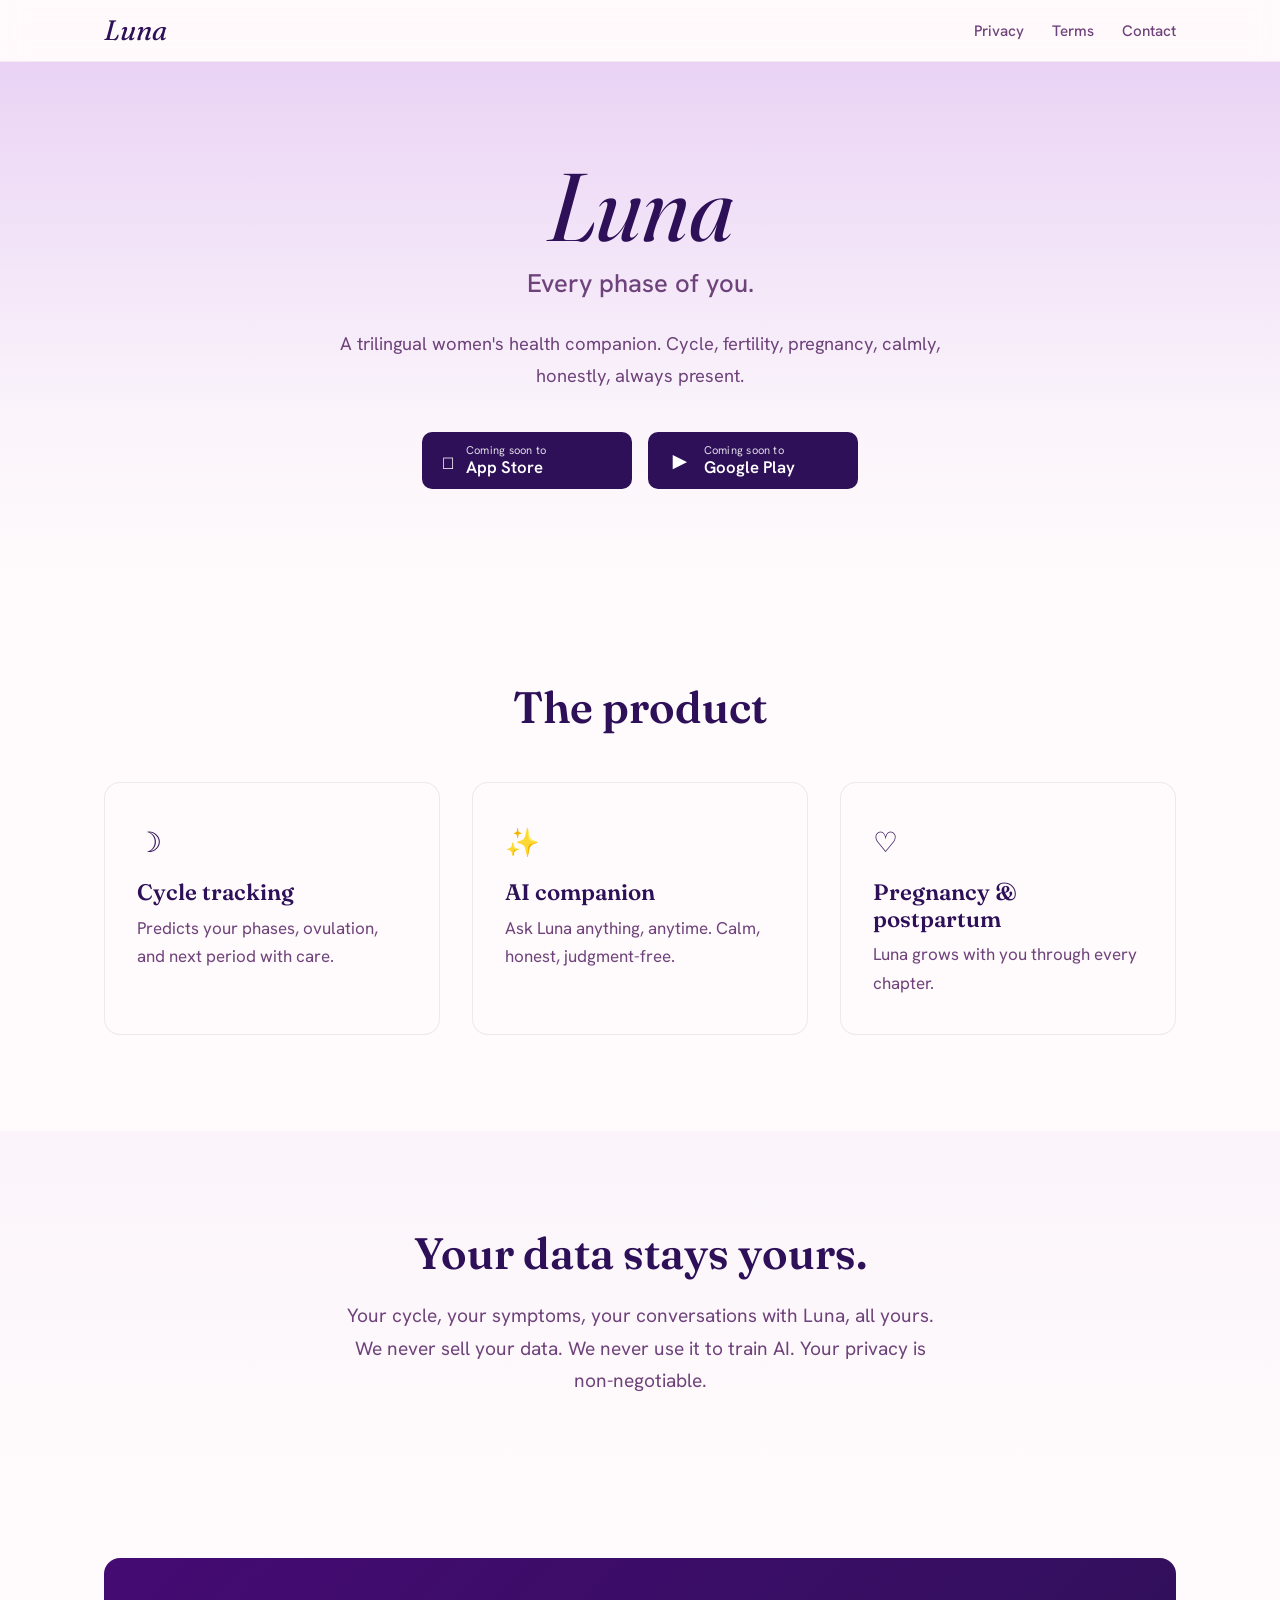
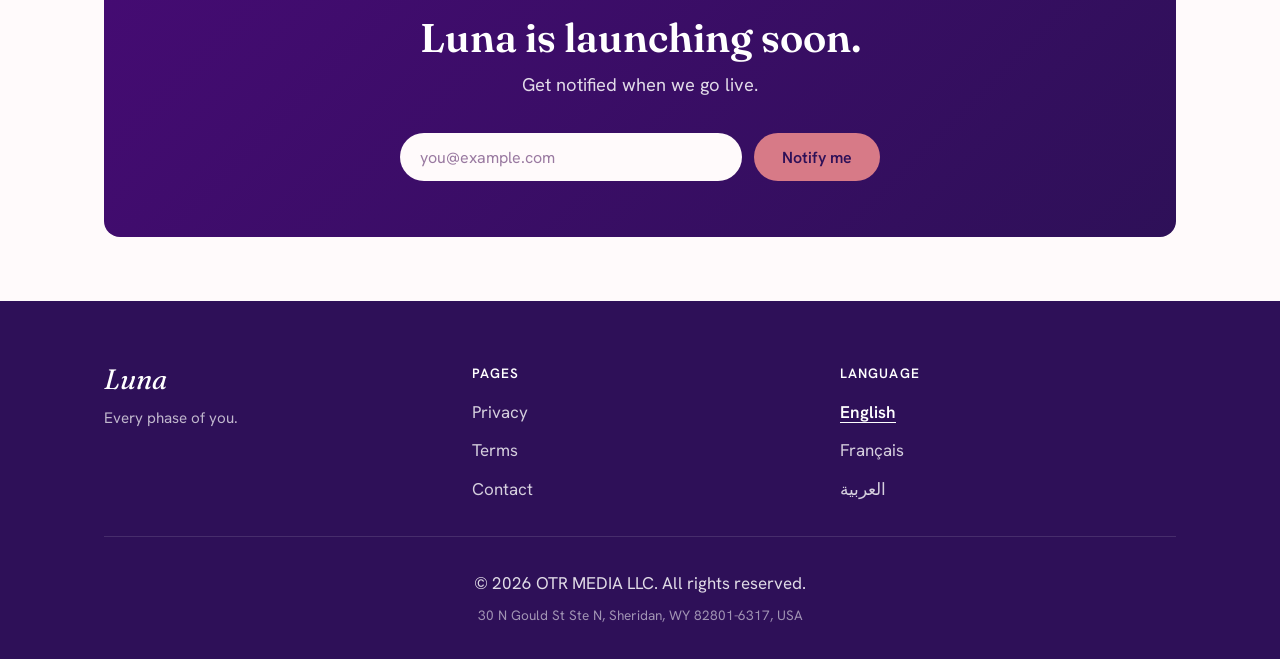
==== index.html @ c3182766 "initial Luna marketing site" ====
<!DOCTYPE html>
<html lang="en">
<head>
  <meta charset="UTF-8" />
  <meta name="viewport" content="width=device-width, initial-scale=1.0" />
  <title>Luna — Every phase of you.</title>
  <meta name="description" content="A trilingual women's health companion. Cycle, fertility, pregnancy, calmly, honestly, always present." />

  <!-- Fonts -->
  <link rel="preconnect" href="https://fonts.googleapis.com" />
  <link rel="preconnect" href="https://fonts.gstatic.com" crossorigin />
  <link href="https://fonts.googleapis.com/css2?family=Fraunces:ital,opsz,wght@0,9..144,600;1,9..144,400&family=Hanken+Grotesk:wght@400;500;600&family=Tajawal:wght@400;700&display=swap" rel="stylesheet" />

  <!-- Styles -->
  <link rel="stylesheet" href="assets/css/styles.css" />
</head>
<body>
  <a class="skip-link" href="#main">Skip to content</a>

  <!-- Header -->
  <header class="site-header">
    <div class="container site-header__inner">
      <a class="brand-mark" href="index.html">Luna</a>
      <button class="nav-toggle" aria-label="Toggle menu" aria-expanded="false" aria-controls="primary-nav">
        <span class="nav-toggle__bar"></span>
        <span class="nav-toggle__bar"></span>
        <span class="nav-toggle__bar"></span>
      </button>
      <nav class="nav" id="primary-nav" aria-label="Primary">
        <ul class="nav__list">
          <li><a class="nav__link" href="privacy.html">Privacy</a></li>
          <li><a class="nav__link" href="terms.html">Terms</a></li>
          <li><a class="nav__link" href="contact.html">Contact</a></li>
        </ul>
      </nav>
    </div>
  </header>

  <main id="main">
    <!-- Hero -->
    <section class="hero">
      <div class="container">
        <h1 class="hero__wordmark">Luna</h1>
        <p class="hero__tagline">Every phase of you.</p>
        <p class="hero__subhead">A trilingual women's health companion. Cycle, fertility, pregnancy, calmly, honestly, always present.</p>
        <div class="badges">
          <a class="badge" href="#notify">
            <span class="badge__icon" aria-hidden="true">&#63743;</span>
            <span class="badge__text">
              <span class="badge__small">Coming soon to</span>
              <span class="badge__large">App Store</span>
            </span>
          </a>
          <a class="badge" href="#notify">
            <span class="badge__icon" aria-hidden="true">&#9658;</span>
            <span class="badge__text">
              <span class="badge__small">Coming soon to</span>
              <span class="badge__large">Google Play</span>
            </span>
          </a>
        </div>
      </div>
    </section>

    <!-- The product -->
    <section class="section">
      <div class="container">
        <h2 class="section__heading">The product</h2>
        <div class="features">
          <article class="feature">
            <div class="feature__icon" aria-hidden="true">&#9789;</div>
            <h3 class="feature__title">Cycle tracking</h3>
            <p class="feature__body">Predicts your phases, ovulation, and next period with care.</p>
          </article>
          <article class="feature">
            <div class="feature__icon" aria-hidden="true">&#10024;</div>
            <h3 class="feature__title">AI companion</h3>
            <p class="feature__body">Ask Luna anything, anytime. Calm, honest, judgment-free.</p>
          </article>
          <article class="feature">
            <div class="feature__icon" aria-hidden="true">&#9825;</div>
            <h3 class="feature__title">Pregnancy &amp; postpartum</h3>
            <p class="feature__body">Luna grows with you through every chapter.</p>
          </article>
        </div>
      </div>
    </section>

    <!-- The values -->
    <section class="section values">
      <div class="container">
        <div class="values__inner">
          <h2 class="values__heading">Your data stays yours.</h2>
          <p class="values__body">Your cycle, your symptoms, your conversations with Luna, all yours. We never sell your data. We never use it to train AI. Your privacy is non-negotiable.</p>
        </div>
      </div>
    </section>

    <!-- Coming soon / signup -->
    <section class="section section--tight" id="notify">
      <div class="container">
        <div class="cta-band">
          <h2 class="cta-band__heading">Luna is launching soon.</h2>
          <p class="cta-band__subhead">Get notified when we go live.</p>
          <form class="signup-form" action="mailto:contact@iamluna.app" method="post" enctype="text/plain">
            <label class="skip-link" for="email">Email address</label>
            <input class="signup-form__input" type="email" id="email" name="email" placeholder="you@example.com" required />
            <button class="btn signup-form__button" type="submit">Notify me</button>
          </form>
        </div>
      </div>
    </section>
  </main>

  <!-- Footer -->
  <footer class="site-footer">
    <div class="container">
      <div class="footer__top">
        <div class="footer__brand">
          <span class="brand-mark">Luna</span>
          <p class="footer__tagline">Every phase of you.</p>
        </div>
        <nav aria-label="Footer">
          <h2 class="footer__heading">Pages</h2>
          <ul class="footer__links">
            <li><a href="privacy.html">Privacy</a></li>
            <li><a href="terms.html">Terms</a></li>
            <li><a href="contact.html">Contact</a></li>
          </ul>
        </nav>
        <nav aria-label="Language">
          <h2 class="footer__heading">Language</h2>
          <div class="lang-switch">
            <a href="index.html" class="current">English</a>
            <a href="fr/index.html">Français</a>
            <a href="ar/index.html">العربية</a>
          </div>
        </nav>
      </div>
      <div class="footer__bottom">
        <p class="footer__copyright">&copy; 2026 OTR MEDIA LLC. All rights reserved.</p>
        <p class="footer__address">30 N Gould St Ste N, Sheridan, WY 82801-6317, USA</p>
      </div>
    </div>
  </footer>

  <script>
    // Mobile menu toggle
    (function () {
      var toggle = document.querySelector(".nav-toggle");
      var nav = document.getElementById("primary-nav");
      if (!toggle || !nav) return;
      toggle.addEventListener("click", function () {
        var open = nav.classList.toggle("is-open");
        toggle.setAttribute("aria-expanded", open ? "true" : "false");
      });
    })();
  </script>
</body>
</html>
---- assets/css/styles.css ----
/* ==========================================================================
   Luna Marketing Site — Shared Stylesheet
   Editorial, soft, premium design system
   ========================================================================== */

/* ---------- Design tokens ---------- */
:root {
  /* Brand palette */
  --deep-purple: #2E1058;
  --brand-purple: #450B73;
  --medium-purple: #6E427A;
  --brand-pink: #D77A87;
  --accent-pink: #BC78B8;
  --light-lavender: #EAD3F5;
  --blush-white: #FBF5FB;
  --warm-cream: #FFFAFB;

  /* Semantic text colors */
  --text-primary: #2E1058;
  --text-secondary: #6E427A;

  /* Typography */
  --font-heading: "Fraunces", Georgia, "Times New Roman", serif;
  --font-body: "Hanken Grotesk", -apple-system, BlinkMacSystemFont, "Segoe UI", sans-serif;

  /* Layout */
  --max-width: 1120px;
  --max-width-narrow: 600px;
  --radius: 16px;
  --radius-sm: 10px;

  /* Spacing scale */
  --space-xs: 0.5rem;
  --space-sm: 1rem;
  --space-md: 2rem;
  --space-lg: 4rem;
  --space-xl: 6rem;
}

/* ---------- Reset & base ---------- */
*,
*::before,
*::after {
  box-sizing: border-box;
}

html {
  scroll-behavior: smooth;
  -webkit-text-size-adjust: 100%;
}

body {
  margin: 0;
  font-family: var(--font-body);
  font-weight: 400;
  font-size: 1.0625rem;
  line-height: 1.7;
  color: var(--text-primary);
  background-color: var(--warm-cream);
  -webkit-font-smoothing: antialiased;
  -moz-osx-font-smoothing: grayscale;
}

img {
  max-width: 100%;
  height: auto;
  display: block;
}

a {
  color: var(--brand-purple);
  text-decoration: none;
  transition: color 0.2s ease, opacity 0.2s ease;
}

a:hover {
  color: var(--accent-pink);
}

h1,
h2,
h3,
h4 {
  font-family: var(--font-heading);
  color: var(--text-primary);
  line-height: 1.2;
  margin: 0 0 var(--space-sm);
}

p {
  margin: 0 0 var(--space-sm);
}

/* ---------- Layout helpers ---------- */
.container {
  width: 100%;
  max-width: var(--max-width);
  margin-inline: auto;
  padding-inline: 1.5rem;
}

.section {
  padding-block: var(--space-xl);
}

.section--tight {
  padding-block: var(--space-lg);
}

/* Skip link for accessibility */
.skip-link {
  position: absolute;
  inset-inline-start: -999px;
  top: 0;
  background: var(--brand-purple);
  color: #fff;
  padding: 0.75rem 1.25rem;
  border-radius: 0 0 var(--radius-sm) var(--radius-sm);
  z-index: 100;
}

.skip-link:focus {
  inset-inline-start: 0;
  color: #fff;
}

/* ==========================================================================
   Site header / navigation
   ========================================================================== */
.site-header {
  position: sticky;
  top: 0;
  z-index: 50;
  background: rgba(255, 250, 251, 0.85);
  backdrop-filter: saturate(180%) blur(12px);
  -webkit-backdrop-filter: saturate(180%) blur(12px);
  border-bottom: 1px solid rgba(110, 66, 122, 0.08);
}

.site-header__inner {
  display: flex;
  align-items: center;
  justify-content: space-between;
  padding-block: 1rem;
}

.brand-mark {
  font-family: var(--font-heading);
  font-style: italic;
  font-weight: 400;
  font-size: 1.75rem;
  color: var(--deep-purple);
  line-height: 1;
}

.brand-mark:hover {
  color: var(--deep-purple);
  opacity: 0.8;
}

.nav {
  display: flex;
  align-items: center;
  gap: 1.75rem;
}

.nav__list {
  display: flex;
  align-items: center;
  gap: 1.75rem;
  list-style: none;
  margin: 0;
  padding: 0;
}

.nav__link {
  font-weight: 500;
  font-size: 0.95rem;
  color: var(--text-secondary);
}

.nav__link:hover {
  color: var(--brand-purple);
}

/* Mobile menu toggle */
.nav-toggle {
  display: none;
  background: none;
  border: 0;
  cursor: pointer;
  padding: 0.5rem;
  color: var(--deep-purple);
}

.nav-toggle__bar {
  display: block;
  width: 24px;
  height: 2px;
  background: currentColor;
  margin: 5px 0;
  transition: transform 0.2s ease, opacity 0.2s ease;
}

/* ==========================================================================
   Buttons & badges
   ========================================================================== */
.btn {
  display: inline-block;
  font-family: var(--font-body);
  font-weight: 500;
  font-size: 1rem;
  padding: 0.85rem 1.75rem;
  border-radius: 999px;
  border: 0;
  cursor: pointer;
  transition: transform 0.15s ease, box-shadow 0.2s ease, opacity 0.2s ease;
}

.btn--primary {
  background: var(--brand-purple);
  color: #fff;
}

.btn--primary:hover {
  color: #fff;
  transform: translateY(-1px);
  box-shadow: 0 10px 24px rgba(69, 11, 115, 0.25);
}

/* App store style "coming soon" badges */
.badges {
  display: flex;
  flex-wrap: wrap;
  gap: 1rem;
  justify-content: center;
}

.badge {
  display: flex;
  align-items: center;
  gap: 0.75rem;
  background: var(--deep-purple);
  color: #fff;
  padding: 0.7rem 1.25rem;
  border-radius: var(--radius-sm);
  min-width: 210px;
  text-align: start;
}

.badge:hover {
  color: #fff;
  opacity: 0.92;
}

.badge__icon {
  font-size: 1.5rem;
  line-height: 1;
}

.badge__text {
  display: flex;
  flex-direction: column;
  line-height: 1.25;
}

.badge__small {
  font-size: 0.7rem;
  letter-spacing: 0.02em;
  opacity: 0.85;
}

.badge__large {
  font-size: 1.05rem;
  font-weight: 600;
}

/* ==========================================================================
   Hero
   ========================================================================== */
.hero {
  text-align: center;
  padding-block: var(--space-xl);
  background: linear-gradient(180deg, var(--light-lavender) 0%, var(--blush-white) 70%, var(--warm-cream) 100%);
}

.hero__wordmark {
  font-family: var(--font-heading);
  font-style: italic;
  font-weight: 400;
  font-size: clamp(4rem, 12vw, 6rem);
  color: var(--deep-purple);
  margin: 0 0 0.5rem;
  line-height: 1;
}

.hero__tagline {
  font-size: clamp(1.25rem, 3vw, 1.6rem);
  color: var(--medium-purple);
  font-weight: 500;
  margin: 0 0 1.5rem;
}

.hero__subhead {
  max-width: 620px;
  margin: 0 auto 2.5rem;
  font-size: 1.15rem;
  color: var(--text-secondary);
}

/* ==========================================================================
   Features grid
   ========================================================================== */
.features {
  display: grid;
  grid-template-columns: repeat(3, 1fr);
  gap: 2rem;
}

.feature {
  background: var(--warm-cream);
  border: 1px solid rgba(110, 66, 122, 0.1);
  border-radius: var(--radius);
  padding: 2.25rem 2rem;
}

.feature__icon {
  font-size: 1.75rem;
  margin-bottom: 0.75rem;
}

.feature__title {
  font-size: 1.4rem;
  font-weight: 600;
  margin-bottom: 0.5rem;
}

.feature__body {
  color: var(--text-secondary);
  margin: 0;
}

.section__heading {
  text-align: center;
  font-size: clamp(2rem, 5vw, 2.75rem);
  font-weight: 600;
  margin-bottom: 3rem;
}

/* ==========================================================================
   Values block
   ========================================================================== */
.values {
  background: linear-gradient(180deg, var(--blush-white) 0%, var(--warm-cream) 100%);
}

.values__inner {
  max-width: var(--max-width-narrow);
  margin-inline: auto;
  text-align: center;
}

.values__heading {
  font-size: clamp(2rem, 5vw, 2.75rem);
  font-weight: 600;
  margin-bottom: 1.25rem;
}

.values__body {
  font-size: 1.2rem;
  color: var(--text-secondary);
  margin: 0;
}

/* ==========================================================================
   Coming soon / signup band
   ========================================================================== */
.cta-band {
  background: linear-gradient(135deg, var(--brand-purple) 0%, var(--deep-purple) 100%);
  color: #fff;
  border-radius: var(--radius);
  text-align: center;
  padding: 3.5rem 2rem;
}

.cta-band__heading {
  color: #fff;
  font-size: clamp(1.75rem, 4vw, 2.5rem);
  font-weight: 600;
  margin-bottom: 0.5rem;
}

.cta-band__subhead {
  color: rgba(255, 255, 255, 0.85);
  font-size: 1.15rem;
  margin-bottom: 2rem;
}

.signup-form {
  display: flex;
  flex-wrap: wrap;
  gap: 0.75rem;
  justify-content: center;
  max-width: 480px;
  margin-inline: auto;
}

.signup-form__input {
  flex: 1 1 240px;
  font-family: var(--font-body);
  font-size: 1rem;
  padding: 0.85rem 1.25rem;
  border: 0;
  border-radius: 999px;
  background: var(--warm-cream);
  color: var(--text-primary);
}

.signup-form__input::placeholder {
  color: var(--medium-purple);
  opacity: 0.7;
}

.signup-form__button {
  background: var(--brand-pink);
  color: var(--deep-purple);
  font-weight: 600;
  flex: 0 0 auto;
}

.signup-form__button:hover {
  color: var(--deep-purple);
  transform: translateY(-1px);
  box-shadow: 0 10px 24px rgba(0, 0, 0, 0.2);
}

/* ==========================================================================
   Legal / content pages
   ========================================================================== */
.page-header {
  background: linear-gradient(180deg, var(--light-lavender) 0%, var(--warm-cream) 100%);
  text-align: center;
  padding-block: var(--space-lg);
}

.page-header__title {
  font-size: clamp(2.25rem, 6vw, 3.25rem);
  font-weight: 600;
}

.page-header__meta {
  color: var(--text-secondary);
  margin: 0;
}

.prose {
  max-width: 760px;
  margin-inline: auto;
}

.prose h2 {
  font-size: 1.6rem;
  font-weight: 600;
  margin-top: 2.5rem;
}

.prose h3 {
  font-size: 1.25rem;
  font-weight: 600;
  margin-top: 1.75rem;
}

.prose p,
.prose li {
  color: var(--text-secondary);
}

.prose ul {
  padding-inline-start: 1.25rem;
}

.prose li {
  margin-bottom: 0.5rem;
}

.prose a {
  text-decoration: underline;
}

/* ==========================================================================
   Contact page
   ========================================================================== */
.contact {
  text-align: center;
  max-width: var(--max-width-narrow);
  margin-inline: auto;
}

.contact__intro {
  font-size: 1.2rem;
  color: var(--text-secondary);
  margin-bottom: 2rem;
}

.contact__email {
  display: inline-block;
  font-family: var(--font-heading);
  font-style: italic;
  font-size: clamp(1.5rem, 5vw, 2.25rem);
  color: var(--brand-purple);
  margin-bottom: 2.5rem;
}

.address {
  font-style: normal;
  color: var(--text-secondary);
  line-height: 1.8;
}

.contact__note {
  margin-top: 2rem;
  color: var(--medium-purple);
  font-size: 0.95rem;
}

/* ==========================================================================
   Footer
   ========================================================================== */
.site-footer {
  background: var(--deep-purple);
  color: rgba(255, 255, 255, 0.8);
  padding-block: var(--space-lg) var(--space-md);
  margin-top: auto;
}

.site-footer a {
  color: rgba(255, 255, 255, 0.8);
}

.site-footer a:hover {
  color: #fff;
}

.footer__top {
  display: grid;
  grid-template-columns: repeat(3, 1fr);
  gap: 2rem;
  align-items: start;
}

.footer__brand .brand-mark {
  color: #fff;
  font-size: 1.75rem;
}

.footer__tagline {
  color: rgba(255, 255, 255, 0.7);
  margin: 0.5rem 0 0;
  font-size: 0.95rem;
}

.footer__heading {
  color: #fff;
  font-family: var(--font-body);
  font-weight: 600;
  font-size: 0.85rem;
  letter-spacing: 0.08em;
  text-transform: uppercase;
  margin-bottom: 1rem;
}

.footer__links {
  list-style: none;
  margin: 0;
  padding: 0;
  display: flex;
  flex-direction: column;
  gap: 0.6rem;
}

.lang-switch {
  display: flex;
  flex-direction: column;
  gap: 0.6rem;
}

.lang-switch a.current {
  color: #fff;
  font-weight: 600;
  text-decoration: underline;
  text-underline-offset: 4px;
}

.footer__bottom {
  margin-top: var(--space-md);
  padding-top: var(--space-md);
  border-top: 1px solid rgba(255, 255, 255, 0.12);
  text-align: center;
}

.footer__copyright {
  margin: 0;
  color: rgba(255, 255, 255, 0.85);
}

.footer__address {
  margin: 0.4rem 0 0;
  font-size: 0.85rem;
  color: rgba(255, 255, 255, 0.55);
}

/* Make footer stick to bottom on short pages */
body {
  display: flex;
  flex-direction: column;
  min-height: 100vh;
}

main {
  flex: 1 0 auto;
}

/* ==========================================================================
   Responsive
   ========================================================================== */
@media (max-width: 900px) {
  .features {
    grid-template-columns: 1fr;
    max-width: 520px;
    margin-inline: auto;
  }

  .footer__top {
    grid-template-columns: 1fr;
    gap: 2.5rem;
    text-align: center;
  }

  .footer__links,
  .lang-switch {
    align-items: center;
  }
}

@media (max-width: 640px) {
  .nav-toggle {
    display: block;
  }

  .nav {
    position: absolute;
    top: 100%;
    inset-inline: 0;
    flex-direction: column;
    gap: 0;
    background: var(--warm-cream);
    border-bottom: 1px solid rgba(110, 66, 122, 0.12);
    padding: 1rem 1.5rem;
    display: none;
  }

  .nav.is-open {
    display: flex;
  }

  .nav__list {
    flex-direction: column;
    align-items: flex-start;
    gap: 1rem;
    width: 100%;
  }

  .section {
    padding-block: var(--space-lg);
  }

  .badge {
    min-width: 100%;
  }
}
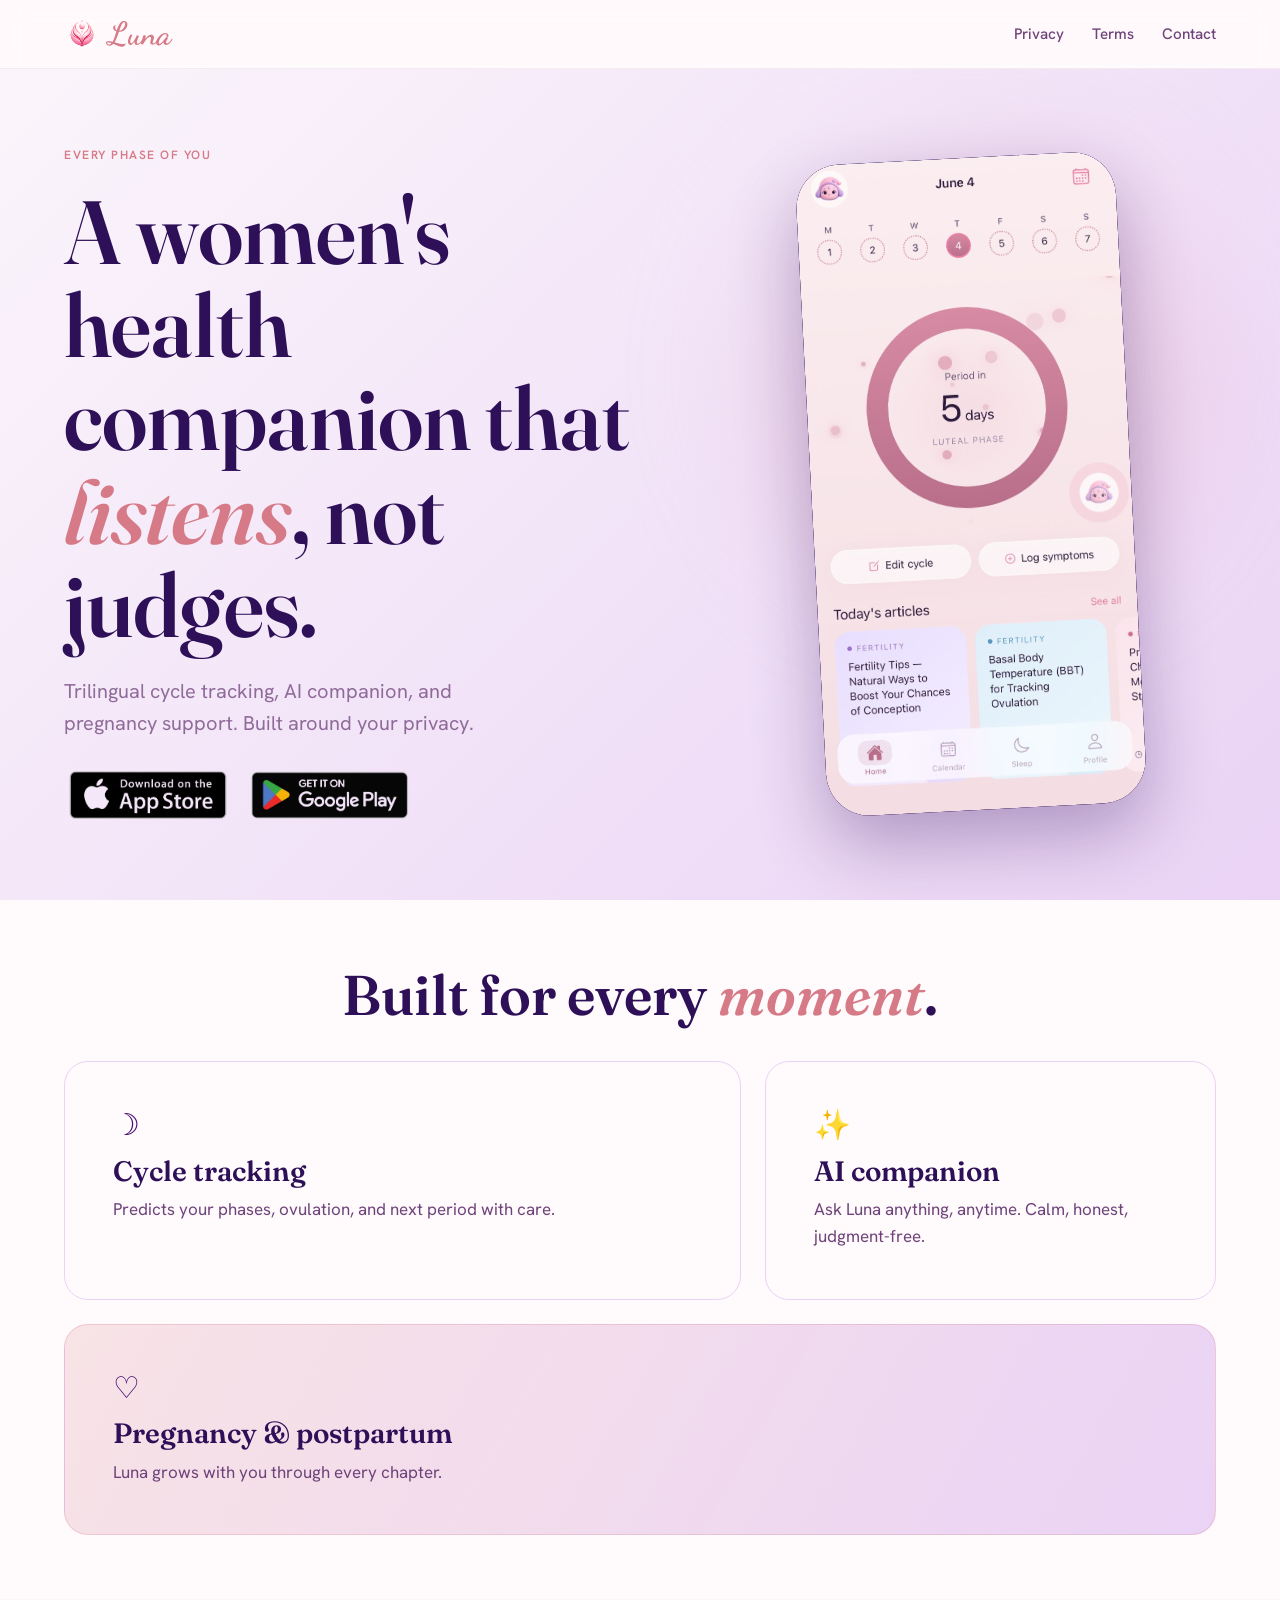
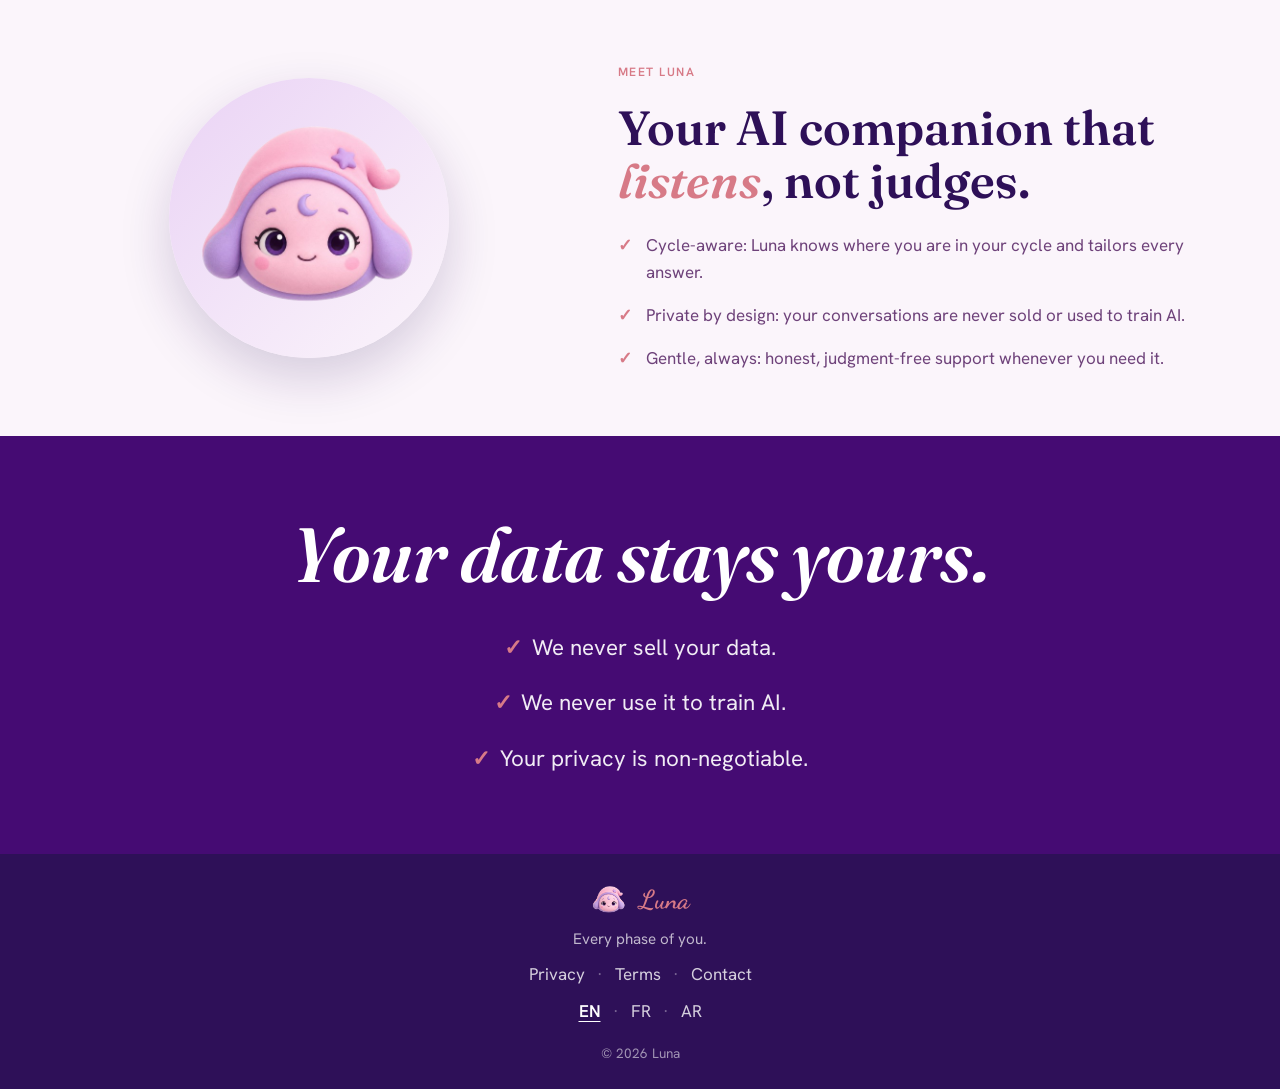
==== commit 54dc22d5: "Polish: nav, legal pages, badges, icon symbol, avatar" ====
--- a/index.html
+++ b/index.html
@@ -9,10 +9,12 @@
   <!-- Fonts -->
   <link rel="preconnect" href="https://fonts.googleapis.com" />
   <link rel="preconnect" href="https://fonts.gstatic.com" crossorigin />
-  <link href="https://fonts.googleapis.com/css2?family=Fraunces:ital,opsz,wght@0,9..144,600;1,9..144,400&family=Hanken+Grotesk:wght@400;500;600&family=Tajawal:wght@400;700&display=swap" rel="stylesheet" />
+  <link href="https://fonts.googleapis.com/css2?family=Fraunces:ital,opsz,wght@0,9..144,600;1,9..144,400&family=Hanken+Grotesk:wght@400;500;600&family=Tajawal:wght@400;700&family=Dancing+Script:wght@400;700&display=swap" rel="stylesheet" />
 
   <!-- Styles -->
   <link rel="stylesheet" href="assets/css/styles.css" />
+  <link rel="icon" type="image/png" href="/assets/images/luna-icon.png" />
+  <link rel="apple-touch-icon" href="/assets/images/luna-icon.png" />
 </head>
 <body>
   <a class="skip-link" href="#main">Skip to content</a>
@@ -20,7 +22,10 @@
   <!-- Header -->
   <header class="site-header">
     <div class="container site-header__inner">
-      <a class="brand-mark" href="index.html">Luna</a>
+      <a class="logo-link" href="index.html">
+        <img class="logo-icon" src="assets/images/luna-icon.png" alt="Luna" />
+        <span class="luna-wordmark luna-wordmark--nav">Luna</span>
+      </a>
       <button class="nav-toggle" aria-label="Toggle menu" aria-expanded="false" aria-controls="primary-nav">
         <span class="nav-toggle__bar"></span>
         <span class="nav-toggle__bar"></span>
@@ -39,25 +44,22 @@
   <main id="main">
     <!-- Hero -->
     <section class="hero">
-      <div class="container">
-        <h1 class="hero__wordmark">Luna</h1>
-        <p class="hero__tagline">Every phase of you.</p>
-        <p class="hero__subhead">A trilingual women's health companion. Cycle, fertility, pregnancy, calmly, honestly, always present.</p>
-        <div class="badges">
-          <a class="badge" href="#notify">
-            <span class="badge__icon" aria-hidden="true">&#63743;</span>
-            <span class="badge__text">
-              <span class="badge__small">Coming soon to</span>
-              <span class="badge__large">App Store</span>
-            </span>
-          </a>
-          <a class="badge" href="#notify">
-            <span class="badge__icon" aria-hidden="true">&#9658;</span>
-            <span class="badge__text">
-              <span class="badge__small">Coming soon to</span>
-              <span class="badge__large">Google Play</span>
-            </span>
-          </a>
+      <div class="container hero__grid">
+        <div class="hero__copy">
+          <p class="eyebrow">Every phase of you</p>
+          <h1 class="hero__title">A women's health companion that <em>listens</em>, not judges.</h1>
+          <p class="hero__subhead">Trilingual cycle tracking, AI companion, and pregnancy support. Built around your privacy.</p>
+          <div class="hero__cta">
+            <div class="store-badges">
+              <a href="#notify"><img class="store-badge" src="assets/images/en-app-store.png" alt="Coming soon to the App Store" /></a>
+              <a href="#notify"><img class="store-badge" src="assets/images/en-google-play.png" alt="Coming soon to Google Play" /></a>
+            </div>
+          </div>
+        </div>
+        <div class="hero__device">
+          <div class="device">
+            <img src="assets/images/luna-home-en.jpeg" alt="The Luna app home screen showing the cycle ring and the message Period in 5 days." />
+          </div>
         </div>
       </div>
     </section>
@@ -65,9 +67,9 @@
     <!-- The product -->
     <section class="section">
       <div class="container">
-        <h2 class="section__heading">The product</h2>
-        <div class="features">
-          <article class="feature">
+        <h2 class="section__heading">Built for every <em>moment</em>.</h2>
+        <div class="feature-grid">
+          <article class="feature feature--lg">
             <div class="feature__icon" aria-hidden="true">&#9789;</div>
             <h3 class="feature__title">Cycle tracking</h3>
             <p class="feature__body">Predicts your phases, ovulation, and next period with care.</p>
@@ -77,7 +79,7 @@
             <h3 class="feature__title">AI companion</h3>
             <p class="feature__body">Ask Luna anything, anytime. Calm, honest, judgment-free.</p>
           </article>
-          <article class="feature">
+          <article class="feature feature--banner">
             <div class="feature__icon" aria-hidden="true">&#9825;</div>
             <h3 class="feature__title">Pregnancy &amp; postpartum</h3>
             <p class="feature__body">Luna grows with you through every chapter.</p>
@@ -87,60 +89,62 @@
     </section>
 
     <!-- The values -->
-    <section class="section values">
-      <div class="container">
-        <div class="values__inner">
-          <h2 class="values__heading">Your data stays yours.</h2>
-          <p class="values__body">Your cycle, your symptoms, your conversations with Luna, all yours. We never sell your data. We never use it to train AI. Your privacy is non-negotiable.</p>
+    <!-- Meet Luna -->
+    <section class="section companion">
+      <div class="container companion__grid">
+        <div class="companion__visual">
+          <div class="companion__avatar">
+            <img src="assets/images/luna-avatar.png" alt="Luna, your AI companion." />
+          </div>
+        </div>
+        <div class="companion__copy">
+          <p class="eyebrow">Meet Luna</p>
+          <h2 class="companion__title">Your AI companion that <em>listens</em>, not judges.</h2>
+          <ul class="companion__list">
+            <li class="companion__item">Cycle-aware: Luna knows where you are in your cycle and tailors every answer.</li>
+            <li class="companion__item">Private by design: your conversations are never sold or used to train AI.</li>
+            <li class="companion__item">Gentle, always: honest, judgment-free support whenever you need it.</li>
+          </ul>
         </div>
       </div>
     </section>
 
-    <!-- Coming soon / signup -->
-    <section class="section section--tight" id="notify">
+    <section class="values">
       <div class="container">
-        <div class="cta-band">
-          <h2 class="cta-band__heading">Luna is launching soon.</h2>
-          <p class="cta-band__subhead">Get notified when we go live.</p>
-          <form class="signup-form" action="mailto:contact@iamluna.app" method="post" enctype="text/plain">
-            <label class="skip-link" for="email">Email address</label>
-            <input class="signup-form__input" type="email" id="email" name="email" placeholder="you@example.com" required />
-            <button class="btn signup-form__button" type="submit">Notify me</button>
-          </form>
+        <h2 class="values__heading">Your data stays yours.</h2>
+        <div class="values__list">
+          <p class="values__item">We never sell your data.</p>
+          <p class="values__item">We never use it to train AI.</p>
+          <p class="values__item">Your privacy is non-negotiable.</p>
         </div>
       </div>
     </section>
+
   </main>
 
   <!-- Footer -->
   <footer class="site-footer">
-    <div class="container">
-      <div class="footer__top">
-        <div class="footer__brand">
-          <span class="brand-mark">Luna</span>
-          <p class="footer__tagline">Every phase of you.</p>
-        </div>
-        <nav aria-label="Footer">
-          <h2 class="footer__heading">Pages</h2>
-          <ul class="footer__links">
-            <li><a href="privacy.html">Privacy</a></li>
-            <li><a href="terms.html">Terms</a></li>
-            <li><a href="contact.html">Contact</a></li>
-          </ul>
-        </nav>
-        <nav aria-label="Language">
-          <h2 class="footer__heading">Language</h2>
-          <div class="lang-switch">
-            <a href="index.html" class="current">English</a>
-            <a href="fr/index.html">Français</a>
-            <a href="ar/index.html">العربية</a>
-          </div>
-        </nav>
+    <div class="container footer__inner">
+      <div class="footer__wordmark">
+        <img class="footer__avatar" src="assets/images/luna-avatar.png" alt="" />
+        <span class="brand-mark luna-wordmark luna-wordmark--footer">Luna</span>
       </div>
-      <div class="footer__bottom">
-        <p class="footer__copyright">&copy; 2026 OTR MEDIA LLC. All rights reserved.</p>
-        <p class="footer__address">30 N Gould St Ste N, Sheridan, WY 82801-6317, USA</p>
-      </div>
+      <p class="footer__tagline">Every phase of you.</p>
+      <nav class="footer__nav" aria-label="Footer">
+        <a href="privacy.html">Privacy</a>
+        <span class="footer__sep" aria-hidden="true">·</span>
+        <a href="terms.html">Terms</a>
+        <span class="footer__sep" aria-hidden="true">·</span>
+        <a href="contact.html">Contact</a>
+      </nav>
+      <nav class="footer__langs" aria-label="Language">
+        <a href="index.html" class="current">EN</a>
+        <span class="footer__sep" aria-hidden="true">·</span>
+        <a href="fr/index.html">FR</a>
+        <span class="footer__sep" aria-hidden="true">·</span>
+        <a href="ar/index.html">AR</a>
+      </nav>
+      <p class="footer__copyright">&copy; 2026 Luna</p>
     </div>
   </footer>
 
--- a/assets/css/styles.css
+++ b/assets/css/styles.css
@@ -1,6 +1,6 @@
 /* ==========================================================================
    Luna Marketing Site — Shared Stylesheet
-   Editorial, soft, premium design system
+   Editorial, asymmetric, magazine-quality design system
    ========================================================================== */
 
 /* ---------- Design tokens ---------- */
@@ -24,17 +24,10 @@
   --font-body: "Hanken Grotesk", -apple-system, BlinkMacSystemFont, "Segoe UI", sans-serif;
 
   /* Layout */
-  --max-width: 1120px;
+  --max-width: 1200px;
   --max-width-narrow: 600px;
-  --radius: 16px;
+  --radius: 24px;
   --radius-sm: 10px;
-
-  /* Spacing scale */
-  --space-xs: 0.5rem;
-  --space-sm: 1rem;
-  --space-md: 2rem;
-  --space-lg: 4rem;
-  --space-xl: 6rem;
 }
 
 /* ---------- Reset & base ---------- */
@@ -54,11 +47,20 @@
   font-family: var(--font-body);
   font-weight: 400;
   font-size: 1.0625rem;
-  line-height: 1.7;
+  line-height: 1.6;
   color: var(--text-primary);
   background-color: var(--warm-cream);
   -webkit-font-smoothing: antialiased;
   -moz-osx-font-smoothing: grayscale;
+
+  /* Sticky footer */
+  display: flex;
+  flex-direction: column;
+  min-height: 100vh;
+}
+
+main {
+  flex: 1 0 auto;
 }
 
 img {
@@ -83,12 +85,19 @@
 h4 {
   font-family: var(--font-heading);
   color: var(--text-primary);
-  line-height: 1.2;
-  margin: 0 0 var(--space-sm);
+  line-height: 1.1;
+  margin: 0 0 1rem;
 }
 
 p {
-  margin: 0 0 var(--space-sm);
+  margin: 0 0 1rem;
+}
+
+/* Italic key-word accents that create rhythm across headlines */
+.hero__title em,
+.section__heading em {
+  font-style: italic;
+  color: var(--brand-pink);
 }
 
 /* ---------- Layout helpers ---------- */
@@ -100,11 +109,16 @@
 }
 
 .section {
-  padding-block: var(--space-xl);
-}
-
-.section--tight {
-  padding-block: var(--space-lg);
+  padding-block: clamp(2.75rem, 5vw, 4.5rem);
+}
+
+.eyebrow {
+  font-size: 0.75rem;
+  font-weight: 600;
+  text-transform: uppercase;
+  letter-spacing: 0.125em;
+  color: var(--brand-pink);
+  margin: 0 0 1.25rem;
 }
 
 /* Skip link for accessibility */
@@ -144,10 +158,9 @@
   padding-block: 1rem;
 }
 
+/* .brand-mark is the layout/color hook for the Luna logo; the font itself
+   comes from .luna-wordmark so header and footer match the app exactly. */
 .brand-mark {
-  font-family: var(--font-heading);
-  font-style: italic;
-  font-weight: 400;
   font-size: 1.75rem;
   color: var(--deep-purple);
   line-height: 1;
@@ -156,6 +169,66 @@
 .brand-mark:hover {
   color: var(--deep-purple);
   opacity: 0.8;
+}
+
+/* Nav logo: icon symbol beside the Luna wordmark */
+.logo-link {
+  display: flex;
+  align-items: center;
+  gap: 8px;
+  text-decoration: none;
+}
+
+.logo-icon {
+  height: 36px;
+  width: auto;
+  display: block;
+}
+
+/* Brand wordmark — Dancing Script, matching the Luna app's identity */
+.luna-wordmark {
+  font-family: "Dancing Script", cursive;
+  font-weight: 700;
+  color: var(--brand-pink);
+  line-height: 1;
+  font-style: normal;
+}
+
+.luna-wordmark--hero {
+  font-size: 96px;
+}
+
+.luna-wordmark--footer {
+  font-size: 26px;
+}
+
+.luna-wordmark--nav {
+  font-size: 32px;
+  line-height: 1;
+}
+
+@media (max-width: 768px) {
+  .luna-wordmark--hero {
+    font-size: 64px;
+  }
+
+  .luna-wordmark--footer {
+    font-size: 24px;
+  }
+
+  .luna-wordmark--nav {
+    font-size: 26px;
+  }
+
+  .logo-icon {
+    height: 28px;
+  }
+
+  .companion__avatar {
+    width: 180px;
+    height: 180px;
+    padding: 14px;
+  }
 }
 
 .nav {
@@ -203,12 +276,12 @@
 }
 
 /* ==========================================================================
-   Buttons & badges
+   Buttons
    ========================================================================== */
 .btn {
   display: inline-block;
   font-family: var(--font-body);
-  font-weight: 500;
+  font-weight: 600;
   font-size: 1rem;
   padding: 0.85rem 1.75rem;
   border-radius: 999px;
@@ -228,210 +301,255 @@
   box-shadow: 0 10px 24px rgba(69, 11, 115, 0.25);
 }
 
-/* App store style "coming soon" badges */
-.badges {
-  display: flex;
-  flex-wrap: wrap;
-  gap: 1rem;
+/* ==========================================================================
+   Hero — split-screen asymmetric layout
+   ========================================================================== */
+.hero {
+  position: relative;
+  overflow: hidden;
+  background: linear-gradient(135deg, var(--blush-white) 0%, var(--light-lavender) 100%);
+  padding-block: clamp(3rem, 6vw, 5rem);
+}
+
+.hero__grid {
+  display: grid;
+  grid-template-columns: 55fr 45fr;
+  align-items: center;
+  gap: clamp(2rem, 5vw, 4rem);
+}
+
+.hero__title {
+  font-family: var(--font-heading);
+  font-weight: 600;
+  font-size: clamp(3rem, 7vw, 6rem);
+  line-height: 1.04;
+  color: var(--deep-purple);
+  margin: 0 0 1.5rem;
+}
+
+.hero__subhead {
+  max-width: 30rem;
+  margin: 0 0 1.75rem;
+  font-size: clamp(1.05rem, 1.6vw, 1.25rem);
+  line-height: 1.6;
+  color: rgba(110, 66, 122, 0.75);
+}
+
+/* Call to action: caption + official store badges */
+.store-badges {
+  display: flex;
+  gap: 12px;
+  align-items: center;
+}
+
+.store-badges a {
+  display: inline-block;
+  transition: transform 0.15s ease, opacity 0.2s ease;
+}
+
+.store-badges a:hover {
+  transform: translateY(-2px);
+  opacity: 0.92;
+}
+
+.store-badge {
+  height: 56px;
+  width: auto;
+  display: block;
+}
+
+/* Device mockup with soft gradient blob behind it */
+.hero__device {
+  position: relative;
+  display: flex;
   justify-content: center;
 }
 
-.badge {
-  display: flex;
-  align-items: center;
-  gap: 0.75rem;
+.hero__device::before {
+  content: "";
+  position: absolute;
+  z-index: 0;
+  width: clamp(280px, 35vw, 420px);
+  aspect-ratio: 1;
+  border-radius: 50%;
+  background: linear-gradient(135deg, var(--light-lavender), var(--brand-pink));
+  opacity: 0.3;
+  filter: blur(80px);
+}
+
+.device {
+  position: relative;
+  z-index: 1;
+  width: 100%;
+  max-width: 320px;
+  border-radius: 44px;
+  overflow: hidden;
   background: var(--deep-purple);
-  color: #fff;
-  padding: 0.7rem 1.25rem;
-  border-radius: var(--radius-sm);
-  min-width: 210px;
-  text-align: start;
-}
-
-.badge:hover {
-  color: #fff;
-  opacity: 0.92;
-}
-
-.badge__icon {
-  font-size: 1.5rem;
-  line-height: 1;
-}
-
-.badge__text {
-  display: flex;
-  flex-direction: column;
-  line-height: 1.25;
-}
-
-.badge__small {
-  font-size: 0.7rem;
-  letter-spacing: 0.02em;
-  opacity: 0.85;
-}
-
-.badge__large {
-  font-size: 1.05rem;
-  font-weight: 600;
-}
-
-/* ==========================================================================
-   Hero
-   ========================================================================== */
-.hero {
+  box-shadow: 0 30px 70px rgba(46, 16, 88, 0.32);
+  transform: rotate(-3deg);
+}
+
+.device img {
+  width: 100%;
+  border-radius: 44px;
+}
+
+/* ==========================================================================
+   The product — asymmetric feature grid
+   ========================================================================== */
+.section__heading {
   text-align: center;
-  padding-block: var(--space-xl);
-  background: linear-gradient(180deg, var(--light-lavender) 0%, var(--blush-white) 70%, var(--warm-cream) 100%);
-}
-
-.hero__wordmark {
   font-family: var(--font-heading);
-  font-style: italic;
-  font-weight: 400;
-  font-size: clamp(4rem, 12vw, 6rem);
-  color: var(--deep-purple);
-  margin: 0 0 0.5rem;
-  line-height: 1;
-}
-
-.hero__tagline {
-  font-size: clamp(1.25rem, 3vw, 1.6rem);
-  color: var(--medium-purple);
-  font-weight: 500;
-  margin: 0 0 1.5rem;
-}
-
-.hero__subhead {
-  max-width: 620px;
-  margin: 0 auto 2.5rem;
-  font-size: 1.15rem;
-  color: var(--text-secondary);
-}
-
-/* ==========================================================================
-   Features grid
-   ========================================================================== */
-.features {
+  font-weight: 600;
+  font-size: clamp(2.25rem, 5vw, 3.5rem);
+  margin: 0 0 2.25rem;
+}
+
+.feature-grid {
   display: grid;
-  grid-template-columns: repeat(3, 1fr);
-  gap: 2rem;
+  grid-template-columns: 3fr 2fr;
+  gap: 1.5rem;
 }
 
 .feature {
   background: var(--warm-cream);
-  border: 1px solid rgba(110, 66, 122, 0.1);
+  border: 1px solid var(--light-lavender);
   border-radius: var(--radius);
-  padding: 2.25rem 2rem;
+  padding: 3rem;
+}
+
+.feature--banner {
+  grid-column: 1 / -1;
+  background: linear-gradient(120deg, rgba(215, 122, 135, 0.18) 0%, var(--light-lavender) 100%);
+  border-color: rgba(215, 122, 135, 0.25);
 }
 
 .feature__icon {
+  font-size: 1.85rem;
+  line-height: 1;
+  margin-bottom: 1rem;
+  color: var(--brand-purple);
+}
+
+.feature__title {
   font-size: 1.75rem;
-  margin-bottom: 0.75rem;
-}
-
-.feature__title {
-  font-size: 1.4rem;
-  font-weight: 600;
-  margin-bottom: 0.5rem;
+  font-weight: 600;
+  margin-bottom: 0.6rem;
 }
 
 .feature__body {
   color: var(--text-secondary);
   margin: 0;
-}
-
-.section__heading {
+  max-width: 34rem;
+}
+
+/* ==========================================================================
+   Companion — avatar feature, two-column
+   ========================================================================== */
+.companion {
+  background: var(--blush-white);
+}
+
+.companion__grid {
+  display: grid;
+  grid-template-columns: 45fr 55fr;
+  align-items: center;
+  gap: clamp(2rem, 5vw, 4rem);
+}
+
+.companion__visual {
+  display: flex;
+  justify-content: center;
+}
+
+.companion__avatar {
+  width: 280px;
+  height: 280px;
+  border-radius: 50%;
+  padding: 20px;
+  background: linear-gradient(135deg, var(--light-lavender) 0%, var(--blush-white) 100%);
+  box-shadow: 0 20px 50px rgba(46, 16, 88, 0.18);
+}
+
+.companion__avatar img {
+  width: 100%;
+  height: 100%;
+  border-radius: 50%;
+  object-fit: cover;
+}
+
+.companion__title {
+  font-family: var(--font-heading);
+  font-weight: 600;
+  font-size: clamp(2rem, 4.5vw, 3rem);
+  line-height: 1.1;
+  margin: 0 0 1.5rem;
+}
+
+.companion__title em {
+  font-style: italic;
+  color: var(--brand-pink);
+}
+
+.companion__list {
+  list-style: none;
+  margin: 0;
+  padding: 0;
+  display: flex;
+  flex-direction: column;
+  gap: 1rem;
+}
+
+.companion__item {
+  position: relative;
+  padding-inline-start: 1.75rem;
+  color: var(--text-secondary);
+}
+
+.companion__item::before {
+  content: "\2713";
+  position: absolute;
+  inset-inline-start: 0;
+  color: var(--brand-pink);
+  font-weight: 700;
+}
+
+/* ==========================================================================
+   Values — full-bleed deep purple
+   ========================================================================== */
+.values {
+  background: var(--brand-purple);
+  color: #fff;
   text-align: center;
-  font-size: clamp(2rem, 5vw, 2.75rem);
-  font-weight: 600;
-  margin-bottom: 3rem;
-}
-
-/* ==========================================================================
-   Values block
-   ========================================================================== */
-.values {
-  background: linear-gradient(180deg, var(--blush-white) 0%, var(--warm-cream) 100%);
-}
-
-.values__inner {
-  max-width: var(--max-width-narrow);
-  margin-inline: auto;
-  text-align: center;
+  padding-block: clamp(3rem, 6vw, 5rem);
 }
 
 .values__heading {
-  font-size: clamp(2rem, 5vw, 2.75rem);
-  font-weight: 600;
-  margin-bottom: 1.25rem;
-}
-
-.values__body {
-  font-size: 1.2rem;
-  color: var(--text-secondary);
+  color: #fff;
+  font-style: italic;
+  font-weight: 600;
+  font-size: clamp(2.5rem, 6vw, 5rem);
+  margin: 0 0 2rem;
+}
+
+.values__list {
+  display: flex;
+  flex-direction: column;
+  align-items: center;
+  gap: 1.25rem;
+}
+
+.values__item {
   margin: 0;
-}
-
-/* ==========================================================================
-   Coming soon / signup band
-   ========================================================================== */
-.cta-band {
-  background: linear-gradient(135deg, var(--brand-purple) 0%, var(--deep-purple) 100%);
-  color: #fff;
-  border-radius: var(--radius);
-  text-align: center;
-  padding: 3.5rem 2rem;
-}
-
-.cta-band__heading {
-  color: #fff;
-  font-size: clamp(1.75rem, 4vw, 2.5rem);
-  font-weight: 600;
-  margin-bottom: 0.5rem;
-}
-
-.cta-band__subhead {
-  color: rgba(255, 255, 255, 0.85);
-  font-size: 1.15rem;
-  margin-bottom: 2rem;
-}
-
-.signup-form {
-  display: flex;
-  flex-wrap: wrap;
-  gap: 0.75rem;
-  justify-content: center;
-  max-width: 480px;
-  margin-inline: auto;
-}
-
-.signup-form__input {
-  flex: 1 1 240px;
-  font-family: var(--font-body);
-  font-size: 1rem;
-  padding: 0.85rem 1.25rem;
-  border: 0;
-  border-radius: 999px;
-  background: var(--warm-cream);
-  color: var(--text-primary);
-}
-
-.signup-form__input::placeholder {
-  color: var(--medium-purple);
-  opacity: 0.7;
-}
-
-.signup-form__button {
-  background: var(--brand-pink);
-  color: var(--deep-purple);
-  font-weight: 600;
-  flex: 0 0 auto;
-}
-
-.signup-form__button:hover {
-  color: var(--deep-purple);
-  transform: translateY(-1px);
-  box-shadow: 0 10px 24px rgba(0, 0, 0, 0.2);
+  font-size: clamp(1.1rem, 2.2vw, 1.4rem);
+  color: rgba(255, 255, 255, 0.92);
+}
+
+.values__item::before {
+  content: "\2713";
+  color: var(--brand-pink);
+  font-weight: 700;
+  margin-inline-end: 0.6rem;
 }
 
 /* ==========================================================================
@@ -440,7 +558,13 @@
 .page-header {
   background: linear-gradient(180deg, var(--light-lavender) 0%, var(--warm-cream) 100%);
   text-align: center;
-  padding-block: var(--space-lg);
+  padding-block: clamp(2.5rem, 6vw, 4rem) 0;
+}
+
+/* Tighten the gap between a legal page's title block and its body content
+   (.page-header only appears on privacy.html and terms.html). */
+.page-header + .section {
+  padding-top: clamp(3rem, 6vw, 5rem);
 }
 
 .page-header__title {
@@ -456,6 +580,7 @@
 .prose {
   max-width: 760px;
   margin-inline: auto;
+  line-height: 1.7;
 }
 
 .prose h2 {
@@ -500,21 +625,35 @@
   font-size: 1.2rem;
   color: var(--text-secondary);
   margin-bottom: 2rem;
-}
-
-.contact__email {
-  display: inline-block;
+  line-height: 1.7;
+}
+
+.contact__title {
   font-family: var(--font-heading);
   font-style: italic;
-  font-size: clamp(1.5rem, 5vw, 2.25rem);
+  font-weight: 600;
+  font-size: clamp(2.5rem, 6vw, 3.5rem);
+  margin: 0 0 1rem;
+}
+
+.contact__card {
+  display: inline-block;
+  margin: 1.5rem 0 1rem;
+  padding: 1.25rem 2.5rem;
+  background: var(--light-lavender);
+  border: 1px solid rgba(110, 66, 122, 0.15);
+  border-radius: var(--radius);
+  font-family: var(--font-heading);
+  font-style: italic;
+  font-size: clamp(1.25rem, 4vw, 1.85rem);
   color: var(--brand-purple);
-  margin-bottom: 2.5rem;
-}
-
-.address {
-  font-style: normal;
-  color: var(--text-secondary);
-  line-height: 1.8;
+  transition: transform 0.15s ease, box-shadow 0.2s ease;
+}
+
+.contact__card:hover {
+  color: var(--brand-purple);
+  transform: translateY(-2px);
+  box-shadow: 0 12px 28px rgba(46, 16, 88, 0.15);
 }
 
 .contact__note {
@@ -529,7 +668,7 @@
 .site-footer {
   background: var(--deep-purple);
   color: rgba(255, 255, 255, 0.8);
-  padding-block: var(--space-lg) var(--space-md);
+  padding-block: 1.75rem 1.5rem;
   margin-top: auto;
 }
 
@@ -541,104 +680,99 @@
   color: #fff;
 }
 
-.footer__top {
-  display: grid;
-  grid-template-columns: repeat(3, 1fr);
-  gap: 2rem;
-  align-items: start;
-}
-
-.footer__brand .brand-mark {
-  color: #fff;
-  font-size: 1.75rem;
+/* Minimal centered footer: wordmark, tagline, links, language switcher */
+.footer__inner {
+  display: flex;
+  flex-direction: column;
+  align-items: center;
+  gap: 0.6rem;
+  text-align: center;
+}
+
+/* Footer wordmark cluster: avatar beside the small Luna wordmark */
+.footer__wordmark {
+  display: flex;
+  align-items: center;
+  gap: 12px;
+}
+
+.footer__avatar {
+  width: 36px;
+  height: 36px;
+  border-radius: 50%;
 }
 
 .footer__tagline {
   color: rgba(255, 255, 255, 0.7);
-  margin: 0.5rem 0 0;
+  margin: 0;
   font-size: 0.95rem;
 }
 
-.footer__heading {
-  color: #fff;
-  font-family: var(--font-body);
-  font-weight: 600;
-  font-size: 0.85rem;
-  letter-spacing: 0.08em;
-  text-transform: uppercase;
-  margin-bottom: 1rem;
-}
-
-.footer__links {
-  list-style: none;
-  margin: 0;
-  padding: 0;
-  display: flex;
-  flex-direction: column;
-  gap: 0.6rem;
-}
-
-.lang-switch {
-  display: flex;
-  flex-direction: column;
-  gap: 0.6rem;
-}
-
-.lang-switch a.current {
+.footer__nav,
+.footer__langs {
+  display: flex;
+  flex-wrap: wrap;
+  align-items: center;
+  justify-content: center;
+  gap: 0.75rem;
+}
+
+.footer__sep {
+  color: rgba(255, 255, 255, 0.35);
+}
+
+.footer__langs a.current {
   color: #fff;
   font-weight: 600;
   text-decoration: underline;
   text-underline-offset: 4px;
 }
 
-.footer__bottom {
-  margin-top: var(--space-md);
-  padding-top: var(--space-md);
-  border-top: 1px solid rgba(255, 255, 255, 0.12);
-  text-align: center;
-}
-
 .footer__copyright {
-  margin: 0;
-  color: rgba(255, 255, 255, 0.85);
-}
-
-.footer__address {
-  margin: 0.4rem 0 0;
+  margin: 0.5rem 0 0;
   font-size: 0.85rem;
   color: rgba(255, 255, 255, 0.55);
 }
 
-/* Make footer stick to bottom on short pages */
-body {
-  display: flex;
-  flex-direction: column;
-  min-height: 100vh;
-}
-
-main {
-  flex: 1 0 auto;
-}
-
 /* ==========================================================================
    Responsive
    ========================================================================== */
 @media (max-width: 900px) {
-  .features {
+  .hero__grid {
     grid-template-columns: 1fr;
-    max-width: 520px;
+    text-align: center;
+    gap: 3rem;
+  }
+
+  .hero__subhead {
     margin-inline: auto;
   }
 
-  .footer__top {
+  .store-badges {
+    justify-content: center;
+  }
+
+  .device {
+    transform: none;
+    margin-inline: auto;
+  }
+
+  .feature-grid {
     grid-template-columns: 1fr;
+  }
+
+  .companion__grid {
+    grid-template-columns: 1fr;
+    text-align: center;
     gap: 2.5rem;
-    text-align: center;
-  }
-
-  .footer__links,
-  .lang-switch {
+  }
+
+  .companion__list {
     align-items: center;
+  }
+
+  .companion__item {
+    text-align: start;
   }
 }
 
@@ -670,11 +804,11 @@
     width: 100%;
   }
 
-  .section {
-    padding-block: var(--space-lg);
-  }
-
-  .badge {
-    min-width: 100%;
-  }
-}
+  .feature {
+    padding: 2.25rem;
+  }
+
+  .store-badge {
+    height: 48px;
+  }
+}
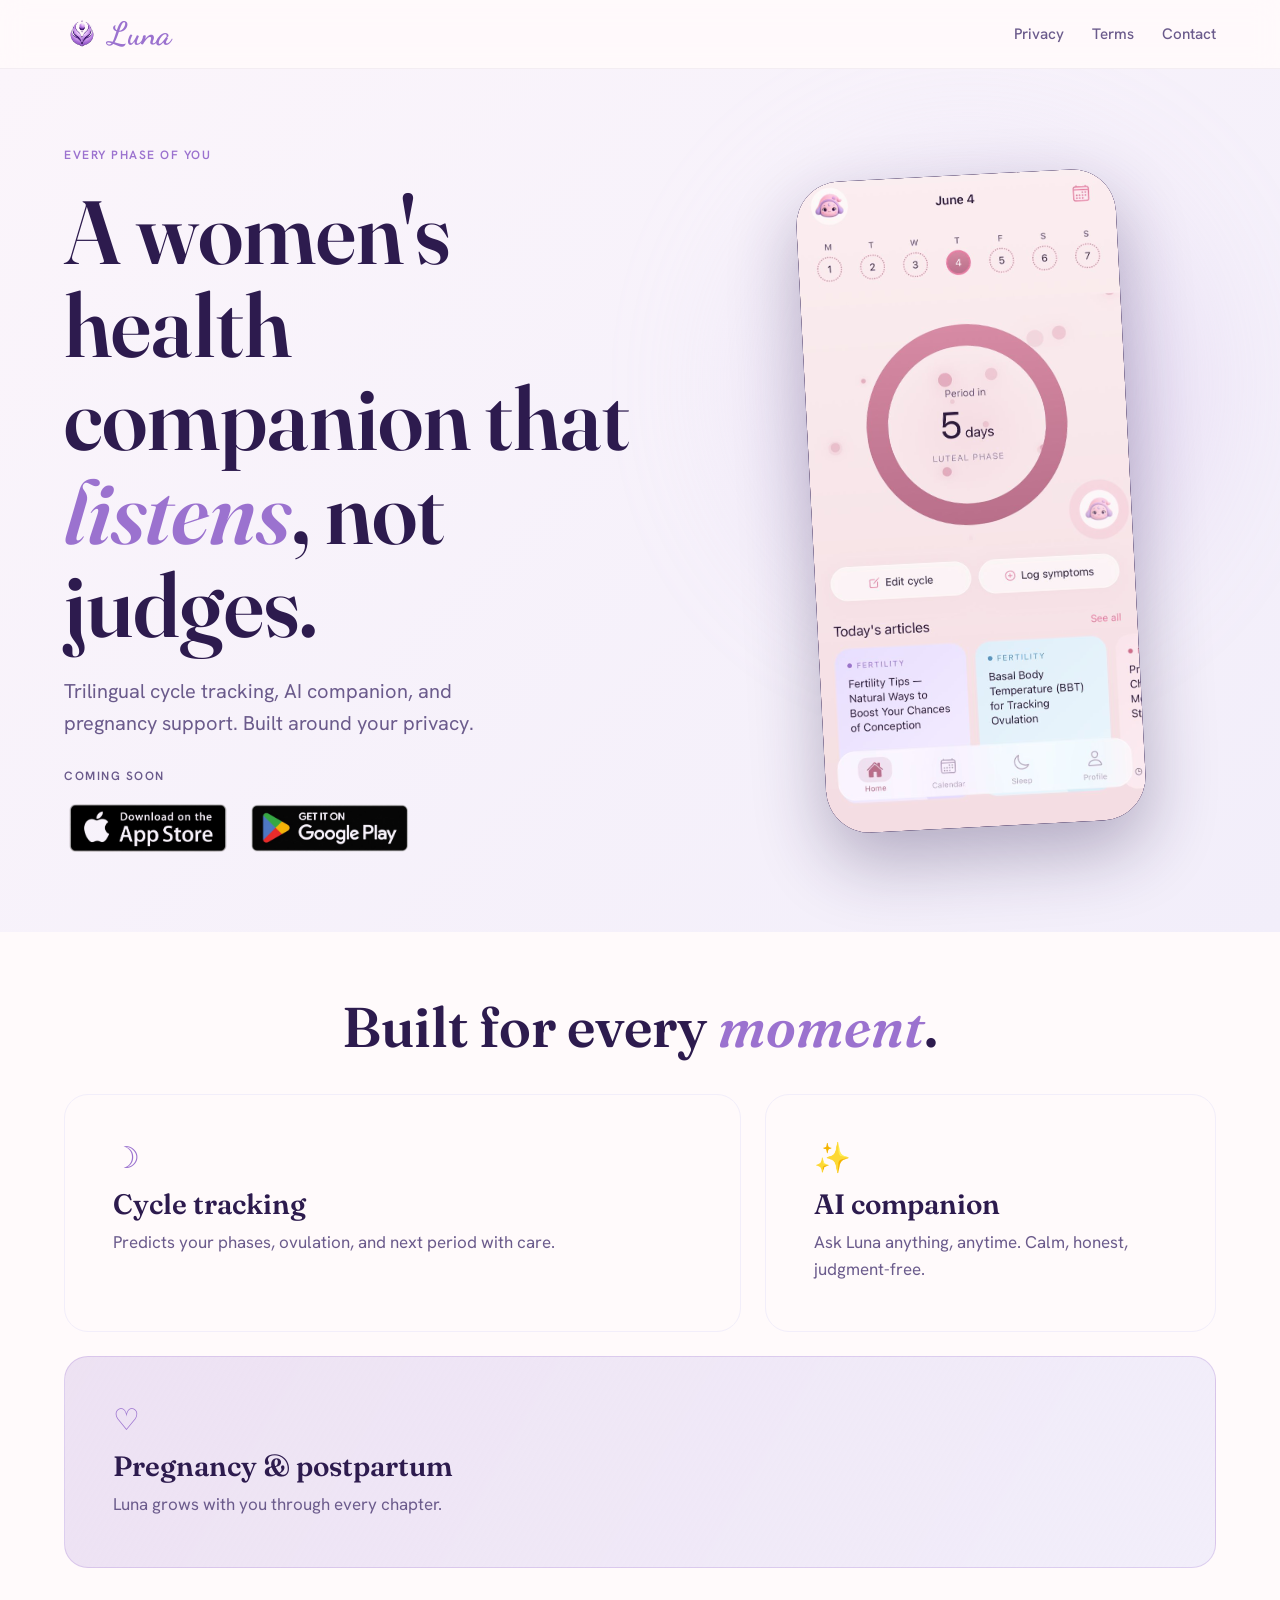
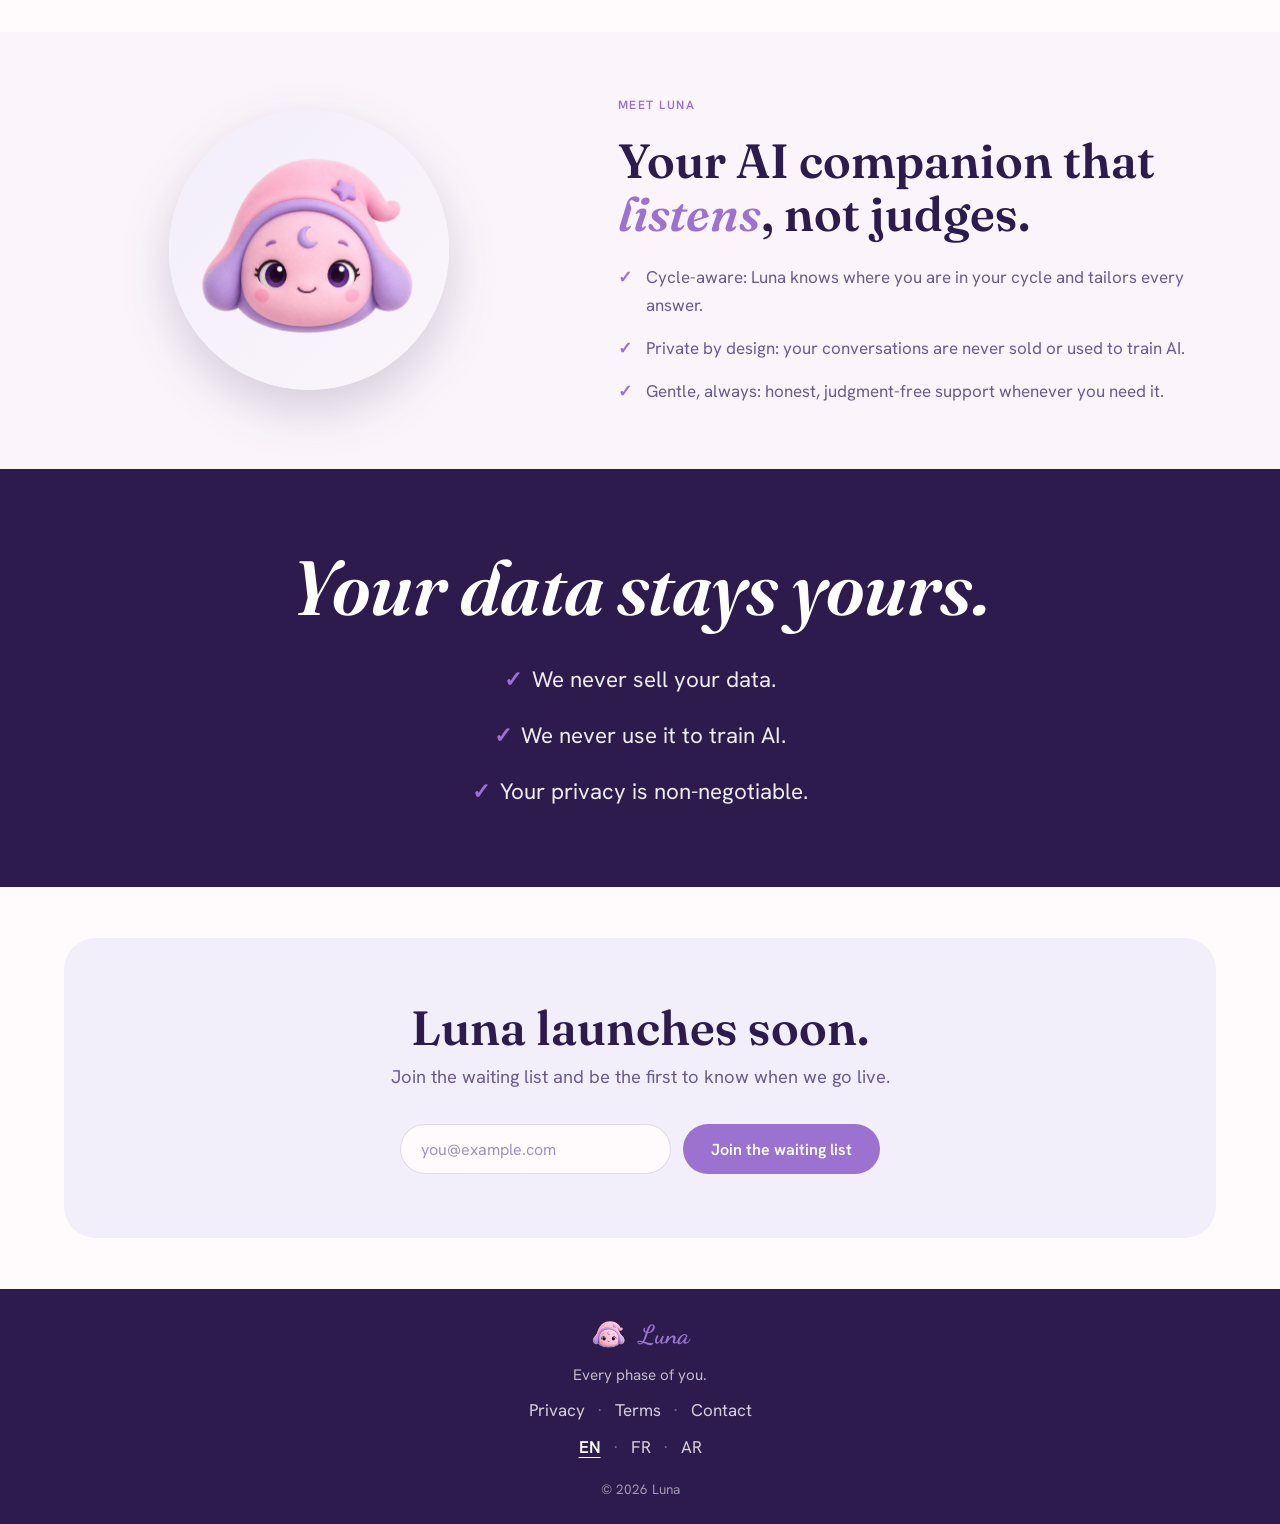
==== commit ecfb0d0b: "update" ====
--- a/index.html
+++ b/index.html
@@ -50,7 +50,8 @@
           <h1 class="hero__title">A women's health companion that <em>listens</em>, not judges.</h1>
           <p class="hero__subhead">Trilingual cycle tracking, AI companion, and pregnancy support. Built around your privacy.</p>
           <div class="hero__cta">
-            <div class="store-badges">
+            <p class="store-caption">Coming soon</p>
+          <div class="store-badges">
               <a href="#notify"><img class="store-badge" src="assets/images/en-app-store.png" alt="Coming soon to the App Store" /></a>
               <a href="#notify"><img class="store-badge" src="assets/images/en-google-play.png" alt="Coming soon to Google Play" /></a>
             </div>
@@ -120,6 +121,21 @@
       </div>
     </section>
 
+
+    <!-- Coming soon / waiting list -->
+    <section class="section section--tight" id="notify">
+      <div class="container">
+        <div class="cta-band">
+          <h2 class="cta-band__heading">Luna launches soon.</h2>
+          <p class="cta-band__subhead">Join the waiting list and be the first to know when we go live.</p>
+          <form class="signup-form" action="mailto:contact@iamluna.app" method="post" enctype="text/plain">
+            <label class="skip-link" for="email">Email address</label>
+            <input class="signup-form__input" type="email" id="email" name="email" placeholder="you@example.com" required />
+            <button class="btn signup-form__button" type="submit">Join the waiting list</button>
+          </form>
+        </div>
+      </div>
+    </section>
   </main>
 
   <!-- Footer -->
--- a/assets/css/styles.css
+++ b/assets/css/styles.css
@@ -6,18 +6,20 @@
 /* ---------- Design tokens ---------- */
 :root {
   /* Brand palette */
-  --deep-purple: #2E1058;
-  --brand-purple: #450B73;
-  --medium-purple: #6E427A;
+  --deep-purple: #2D1B4E;
+  --brand-purple: #9B72CF;
+  --brand-purple-dark: #8A5FBE;
+  --medium-purple: #6B5B8C;
   --brand-pink: #D77A87;
   --accent-pink: #BC78B8;
-  --light-lavender: #EAD3F5;
+  --light-lavender: #F2EEFA;
   --blush-white: #FBF5FB;
   --warm-cream: #FFFAFB;
 
   /* Semantic text colors */
-  --text-primary: #2E1058;
-  --text-secondary: #6E427A;
+  --text-primary: #2D1B4E;
+  --text-secondary: #6B5B8C;
+  --tertiary-text: #9C95B8;
 
   /* Typography */
   --font-heading: "Fraunces", Georgia, "Times New Roman", serif;
@@ -76,7 +78,7 @@
 }
 
 a:hover {
-  color: var(--accent-pink);
+  color: var(--brand-purple-dark);
 }
 
 h1,
@@ -97,7 +99,7 @@
 .hero__title em,
 .section__heading em {
   font-style: italic;
-  color: var(--brand-pink);
+  color: var(--brand-purple);
 }
 
 /* ---------- Layout helpers ---------- */
@@ -112,12 +114,16 @@
   padding-block: clamp(2.75rem, 5vw, 4.5rem);
 }
 
+.section--tight {
+  padding-block: clamp(2.25rem, 4vw, 3.5rem);
+}
+
 .eyebrow {
   font-size: 0.75rem;
   font-weight: 600;
   text-transform: uppercase;
   letter-spacing: 0.125em;
-  color: var(--brand-pink);
+  color: var(--brand-purple);
   margin: 0 0 1.25rem;
 }
 
@@ -148,7 +154,7 @@
   background: rgba(255, 250, 251, 0.85);
   backdrop-filter: saturate(180%) blur(12px);
   -webkit-backdrop-filter: saturate(180%) blur(12px);
-  border-bottom: 1px solid rgba(110, 66, 122, 0.08);
+  border-bottom: 1px solid rgba(107, 91, 140, 0.08);
 }
 
 .site-header__inner {
@@ -189,7 +195,7 @@
 .luna-wordmark {
   font-family: "Dancing Script", cursive;
   font-weight: 700;
-  color: var(--brand-pink);
+  color: var(--brand-purple);
   line-height: 1;
   font-style: normal;
 }
@@ -296,9 +302,10 @@
 }
 
 .btn--primary:hover {
+  background: var(--brand-purple-dark);
   color: #fff;
   transform: translateY(-1px);
-  box-shadow: 0 10px 24px rgba(69, 11, 115, 0.25);
+  box-shadow: 0 10px 24px rgba(45, 27, 78, 0.25);
 }
 
 /* ==========================================================================
@@ -332,10 +339,19 @@
   margin: 0 0 1.75rem;
   font-size: clamp(1.05rem, 1.6vw, 1.25rem);
   line-height: 1.6;
-  color: rgba(110, 66, 122, 0.75);
+  color: var(--medium-purple);
 }
 
 /* Call to action: caption + official store badges */
+.store-caption {
+  font-size: 0.75rem;
+  font-weight: 600;
+  text-transform: uppercase;
+  letter-spacing: 0.125em;
+  color: var(--medium-purple);
+  margin: 0 0 0.85rem;
+}
+
 .store-badges {
   display: flex;
   gap: 12px;
@@ -372,7 +388,7 @@
   width: clamp(280px, 35vw, 420px);
   aspect-ratio: 1;
   border-radius: 50%;
-  background: linear-gradient(135deg, var(--light-lavender), var(--brand-pink));
+  background: linear-gradient(135deg, var(--light-lavender), var(--brand-purple));
   opacity: 0.3;
   filter: blur(80px);
 }
@@ -385,7 +401,7 @@
   border-radius: 44px;
   overflow: hidden;
   background: var(--deep-purple);
-  box-shadow: 0 30px 70px rgba(46, 16, 88, 0.32);
+  box-shadow: 0 30px 70px rgba(45, 27, 78, 0.32);
   transform: rotate(-3deg);
 }
 
@@ -420,8 +436,8 @@
 
 .feature--banner {
   grid-column: 1 / -1;
-  background: linear-gradient(120deg, rgba(215, 122, 135, 0.18) 0%, var(--light-lavender) 100%);
-  border-color: rgba(215, 122, 135, 0.25);
+  background: linear-gradient(120deg, rgba(155, 114, 207, 0.18) 0%, var(--light-lavender) 100%);
+  border-color: rgba(155, 114, 207, 0.25);
 }
 
 .feature__icon {
@@ -468,7 +484,7 @@
   border-radius: 50%;
   padding: 20px;
   background: linear-gradient(135deg, var(--light-lavender) 0%, var(--blush-white) 100%);
-  box-shadow: 0 20px 50px rgba(46, 16, 88, 0.18);
+  box-shadow: 0 20px 50px rgba(45, 27, 78, 0.18);
 }
 
 .companion__avatar img {
@@ -488,7 +504,7 @@
 
 .companion__title em {
   font-style: italic;
-  color: var(--brand-pink);
+  color: var(--brand-purple);
 }
 
 .companion__list {
@@ -510,7 +526,7 @@
   content: "\2713";
   position: absolute;
   inset-inline-start: 0;
-  color: var(--brand-pink);
+  color: var(--brand-purple);
   font-weight: 700;
 }
 
@@ -518,7 +534,7 @@
    Values — full-bleed deep purple
    ========================================================================== */
 .values {
-  background: var(--brand-purple);
+  background: var(--deep-purple);
   color: #fff;
   text-align: center;
   padding-block: clamp(3rem, 6vw, 5rem);
@@ -547,9 +563,73 @@
 
 .values__item::before {
   content: "\2713";
-  color: var(--brand-pink);
+  color: var(--brand-purple);
   font-weight: 700;
   margin-inline-end: 0.6rem;
+}
+
+/* ==========================================================================
+   Email signup — soft lavender band (join the waiting list)
+   ========================================================================== */
+.cta-band {
+  background: var(--light-lavender);
+  color: var(--deep-purple);
+  text-align: center;
+  border-radius: 32px;
+  padding: clamp(2.5rem, 5vw, 4rem) 2rem;
+}
+
+.cta-band__heading {
+  color: var(--deep-purple);
+  font-family: var(--font-heading);
+  font-weight: 600;
+  font-size: clamp(2rem, 4vw, 3rem);
+  margin: 0 0 0.5rem;
+}
+
+.cta-band__subhead {
+  color: var(--medium-purple);
+  font-size: 1.15rem;
+  margin: 0 0 2rem;
+}
+
+.signup-form {
+  display: flex;
+  flex-wrap: wrap;
+  gap: 0.75rem;
+  justify-content: center;
+  max-width: 480px;
+  margin-inline: auto;
+}
+
+.signup-form__input {
+  flex: 1 1 240px;
+  font-family: var(--font-body);
+  font-size: 1rem;
+  padding: 0.85rem 1.25rem;
+  border: 1px solid rgba(107, 91, 140, 0.2);
+  border-radius: 999px;
+  background: var(--warm-cream);
+  color: var(--text-primary);
+}
+
+.signup-form__input::placeholder {
+  color: var(--tertiary-text);
+  opacity: 1;
+}
+
+.signup-form__button {
+  flex: 0 0 auto;
+  background: var(--brand-purple);
+  color: #fff;
+  font-weight: 600;
+}
+
+.signup-form__button:hover {
+  background: var(--brand-purple-dark);
+  color: #fff;
+  transform: translateY(-1px);
+  box-shadow: 0 10px 24px rgba(45, 27, 78, 0.2);
 }
 
 /* ==========================================================================
@@ -587,6 +667,7 @@
   font-size: 1.6rem;
   font-weight: 600;
   margin-top: 2.5rem;
+  color: var(--brand-purple);
 }
 
 .prose h3 {
@@ -641,19 +722,19 @@
   margin: 1.5rem 0 1rem;
   padding: 1.25rem 2.5rem;
   background: var(--light-lavender);
-  border: 1px solid rgba(110, 66, 122, 0.15);
+  border: 1px solid rgba(107, 91, 140, 0.15);
   border-radius: var(--radius);
   font-family: var(--font-heading);
   font-style: italic;
   font-size: clamp(1.25rem, 4vw, 1.85rem);
-  color: var(--brand-purple);
+  color: var(--deep-purple);
   transition: transform 0.15s ease, box-shadow 0.2s ease;
 }
 
 .contact__card:hover {
-  color: var(--brand-purple);
+  color: var(--brand-purple-dark);
   transform: translateY(-2px);
-  box-shadow: 0 12px 28px rgba(46, 16, 88, 0.15);
+  box-shadow: 0 12px 28px rgba(45, 27, 78, 0.15);
 }
 
 .contact__note {
@@ -788,7 +869,7 @@
     flex-direction: column;
     gap: 0;
     background: var(--warm-cream);
-    border-bottom: 1px solid rgba(110, 66, 122, 0.12);
+    border-bottom: 1px solid rgba(107, 91, 140, 0.12);
     padding: 1rem 1.5rem;
     display: none;
   }
